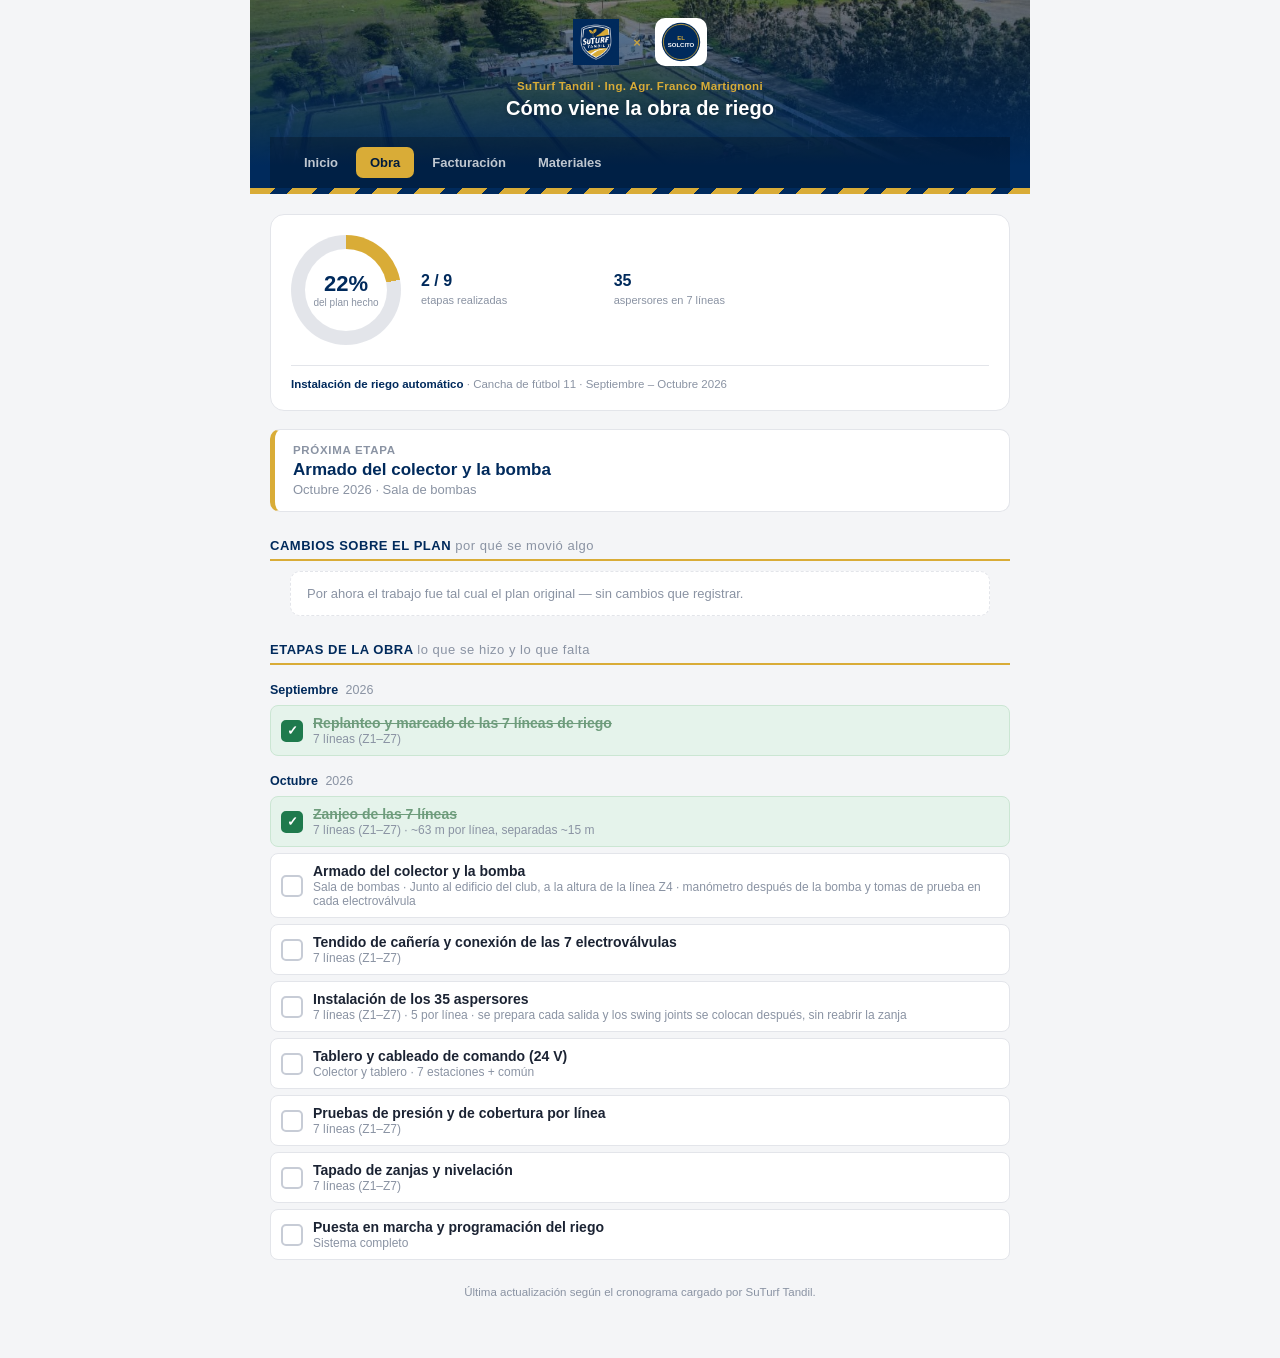
==== cronograma.html @ c9d6cca5 "Add files via upload" ====
<!DOCTYPE html>
<html lang="es">
<head>
<meta charset="UTF-8">
<meta name="viewport" content="width=device-width, initial-scale=1.0">
<title>Cronograma — Portal SuTurf</title>
<link rel="stylesheet" href="css/style.css">
</head>
<body>
<div class="wrap">
  <header class="site hero-bg alt">
    <div class="brand-row">
      <img src="assets/logo-suturf.png" alt="SuTurf Tandil">
      <span class="x">×</span>
      <div class="logo-chip"><img src="assets/logo-solcito.svg" alt="Club El Solcito"></div>
    </div>
    <div class="header-titles">
      <div class="eyebrow">SuTurf Tandil · Ing. Agr. Franco Martignoni</div>
      <h1>Cómo viene la obra de riego</h1>
    </div>
    <nav class="site">
      <a href="index.html">Inicio</a>
      <a href="cronograma.html" class="active">Obra</a>
      <a href="facturas.html">Facturación</a>
      <a href="insumos.html">Materiales</a>
    </nav>
  </header>
  <div class="club-stripe"></div>

  <div class="hero-progress" id="hero"></div>

  <div id="next-banner"></div>

  <div class="section-title">Cambios sobre el plan <span>por qué se movió algo</span></div>
  <div id="cambios-list" class="timeline"></div>

  <div class="section-title">Etapas de la obra <span>lo que se hizo y lo que falta</span></div>
  <div id="lista"></div>

  <div class="footer-note">Última actualización según el cronograma cargado por SuTurf Tandil.</div>
</div>

<script src="js/app.js"></script>
<script>
(async function () {
  const plan = await cargarJSON("data/plan.json");
  const meta = plan.meta || { cuotaFija: 0, mesesTranscurridos: 1 };
  const tareas = plan.tareas || [];
  const cambios = plan.cambios || [];

  // ---- Hero de progreso ----
  const totalInterv = tareas.reduce((s, t) => s + Number(t.intervenciones || 0), 0);
  const hechasInterv = tareas.filter(t => t.estado === "realizado").reduce((s, t) => s + Number(t.intervenciones || 0), 0);
  const pct = totalInterv ? Math.round((hechasInterv / totalInterv) * 100) : 0;

  const totalPlan = tareas.reduce((s, t) => s + Number(t.valor || 0), 0);
  const totalRealizado = tareas.filter(t => t.estado === "realizado").reduce((s, t) => s + Number(t.valor || 0), 0);
  const cuotaEsperada = (meta.cuotaFija || 0) * (meta.mesesTranscurridos || 0);
  const diferencia = totalRealizado - cuotaEsperada;

  document.getElementById("hero").innerHTML = `
    <div class="progress-ring" style="--pct:${pct}">
      <div class="progress-ring-inner">
        <span>${pct}%</span>
        <small>del plan hecho</small>
      </div>
    </div>
    <div class="hero-stats">
      <div class="hero-stat">
        <strong>${hechasInterv} / ${totalInterv}</strong>
        <span>etapas realizadas</span>
      </div>
      <div class="hero-stat">
        <strong>35</strong>
        <span>aspersores en 7 líneas</span>
      </div>
      ${totalPlan > 0 ? `<div class="hero-stat ${diferencia >= 0 ? "pos" : "neg"}">
        <strong>${diferencia >= 0 ? "+" : ""}${fmt(diferencia)}</strong>
        <span>trabajo hecho vs. cuota cobrada</span>
      </div>` : ""}
    </div>
    <div class="hero-footline"><strong style="color:#002A5C;">Instalación de riego automático</strong> · Cancha de fútbol 11 · ${meta.periodo || ""}${totalPlan > 0 ? ` · Cuota fija: ${fmt(meta.cuotaFija)}/mes · Plan: ${fmt(totalPlan)} · Realizado: ${fmt(totalRealizado)}` : ""}</div>
  `;

  // ---- Próxima tarea ----
  const proxima = tareas.find(t => t.estado !== "realizado");
  if (proxima) {
    document.getElementById("next-banner").innerHTML = `
      <div class="next-banner">
        <div class="label">Próxima etapa</div>
        <div class="tarea">${proxima.tarea}</div>
        <div class="meta">${proxima.mes} ${proxima.anio} · ${proxima.zona}${proxima.valor ? " · " + fmt(proxima.valor) : ""}</div>
      </div>`;
  }

  // ---- Cambios sobre el plan ----
  const cambiosList = document.getElementById("cambios-list");
  if (!cambios || cambios.length === 0) {
    cambiosList.innerHTML = `<div class="timeline-empty">Por ahora el trabajo fue tal cual el plan original — sin cambios que registrar.</div>`;
  } else {
    const tipoLabel = { adelanto: "Adelanto", agregado: "Tarea agregada", modificacion: "Modificación" };
    cambiosList.innerHTML = cambios.map(c => `
      <div class="timeline-item">
        <div class="timeline-dot"></div>
        <div class="timeline-body">
          <div class="timeline-top">
            <span class="timeline-tipo">${tipoLabel[c.tipo] || "Cambio"}</span>
            <span class="timeline-fecha">${c.fecha}</span>
          </div>
          <div class="timeline-titulo">${c.titulo}</div>
          <div class="timeline-detalle">${c.detalle}</div>
          ${c.impacto ? `<div class="timeline-impacto">Impacto: ${fmt(c.impacto)}</div>` : ""}
        </div>
      </div>`).join("");
  }

  // ---- Detalle mes a mes ----
  if (tareas.length === 0) {
    document.getElementById("lista").innerHTML = `<div class="timeline-empty" style="margin:0 20px;">Todavía no hay tareas cargadas. Se cargan desde el panel de administración.</div>`;
  } else {
    const grupos = [];
    tareas.forEach(t => {
      const key = t.mes + "-" + t.anio;
      let g = grupos.find(x => x.key === key);
      if (!g) { g = { key, mes: t.mes, anio: t.anio, items: [] }; grupos.push(g); }
      g.items.push(t);
    });

    document.getElementById("lista").innerHTML = grupos.map(g => `
      <div class="mini-section-title">${g.mes} <span>${g.anio}</span></div>
      <div class="list">
        ${g.items.map(t => `
          <div class="item ${t.estado === "realizado" ? "done" : ""}">
            <div class="check">${t.estado === "realizado" ? "✓" : ""}</div>
            <div class="item-body">
              <div class="tarea">${t.tarea}</div>
              <div class="meta">${t.zona}${t.notas ? " · " + t.notas : ""}</div>
            </div>
            ${t.valor ? `<div class="valor">${fmt(t.valor)}</div>` : ""}
          </div>`).join("")}
      </div>`).join("");
  }
})();
</script>
</body>
</html>
---- css/style.css ----
:root {
  --navy: #002A5C;       /* SuTurf */
  --navy-deep: #001C3D;
  --gold: #D9AC37;       /* SuTurf */
  --club: #D9AC37;  /* provisorio: dorado SuTurf hasta definir colores del club */
  --club-2: #002A5C;
  --paper: #F4F5F7;
  --ink: #1B2333;
  --line: #E3E5EA;
  --muted: #8A93A3;
  --verde-ok: #1F7A4D;
  --verde-ok-bg: #E5F3EB;
  --rojo-alerta: #B23A2E;
  --rojo-alerta-bg: #FAE6E3;
  --amber: #8A6416;
  --amber-bg: #FBF0D6;
}

* { box-sizing: border-box; }

body {
  margin: 0;
  font-family: -apple-system, BlinkMacSystemFont, "Segoe UI", sans-serif;
  background: var(--paper);
  color: var(--ink);
}

a { color: inherit; }

.wrap {
  max-width: 780px;
  margin: 0 auto;
  padding: 0 0 60px;
}

/* ---------- Header ---------- */

header.site {
  background: var(--navy);
  background-image: linear-gradient(160deg, var(--navy) 55%, var(--navy-deep) 100%);
  color: white;
  padding: 18px 20px 0;
}

header.site.hero-bg {
  background-image:
    linear-gradient(180deg, rgba(0,20,45,0.45) 0%, var(--navy) 88%),
    url('../assets/hero-solcito.jpg');
  background-size: cover;
  background-position: center 35%;
}

header.site.hero-bg.alt {
  background-image:
    linear-gradient(180deg, rgba(0,20,45,0.45) 0%, var(--navy) 88%),
    url('../assets/hero-solcito-2.jpg');
  background-position: center 55%;
}

.brand-row {
  display: flex;
  align-items: center;
  justify-content: center;
  gap: 14px;
  padding-bottom: 14px;
}

.brand-row img {
  height: 46px;
  width: auto;
  display: block;
}

.logo-chip {
  background: white;
  border-radius: 10px;
  padding: 4px 6px;
  display: flex;
  align-items: center;
  justify-content: center;
}

.logo-chip img {
  height: 40px;
}

.brand-row .x {
  font-size: 13px;
  color: var(--gold);
  font-weight: 700;
  opacity: 0.85;
}

.header-titles {
  text-align: center;
  padding-bottom: 16px;
}

.eyebrow {
  font-size: 11.5px;
  letter-spacing: 0.03em;
  color: var(--gold);
  margin-bottom: 4px;
  font-weight: 600;
}

header.site h1 {
  font-size: 20px;
  margin: 0;
  font-weight: 800;
  font-stretch: condensed;
  line-height: 1.25;
  text-shadow: 0 1px 6px rgba(0,0,0,0.35);
}

.club-stripe {
  height: 6px;
  background: repeating-linear-gradient(
    135deg,
    var(--club) 0px, var(--club) 18px,
    var(--club-2) 18px, var(--club-2) 30px
  );
}

nav.site {
  display: flex;
  gap: 4px;
  padding: 10px 20px;
  background: rgba(0,0,0,0.25);
}

nav.site a {
  text-decoration: none;
  font-size: 13px;
  font-weight: 600;
  padding: 8px 14px;
  border-radius: 7px;
  color: rgba(255,255,255,0.75);
}

nav.site a.active {
  background: var(--gold);
  color: var(--navy-deep);
}

/* ---------- Next task banner ---------- */

.next-banner {
  margin: 18px 20px 0;
  background: white;
  border: 1px solid var(--line);
  border-left: 5px solid var(--club);
  border-radius: 10px;
  padding: 14px 18px;
}

.next-banner .label {
  font-size: 11.5px;
  text-transform: uppercase;
  letter-spacing: 0.06em;
  color: var(--muted);
  font-weight: 700;
  margin-bottom: 4px;
}

.next-banner .tarea {
  font-size: 17px;
  font-weight: 700;
  color: var(--navy);
}

.next-banner .meta {
  font-size: 13px;
  color: var(--muted);
  margin-top: 2px;
}

/* ---------- Summary cards ---------- */

.cards {
  display: grid;
  grid-template-columns: repeat(2, 1fr);
  gap: 10px;
  margin: 18px 20px 0;
}

@media (min-width: 560px) {
  .cards { grid-template-columns: repeat(4, 1fr); }
}

.card {
  background: white;
  border: 1px solid var(--line);
  border-radius: 10px;
  padding: 12px 14px;
}

.card.pos { border-left: 4px solid var(--verde-ok); }
.card.neg { border-left: 4px solid var(--rojo-alerta); }

.card .label {
  font-size: 11.5px;
  color: var(--muted);
  margin-bottom: 4px;
}

.card .value {
  font-size: 18px;
  font-weight: 800;
  color: var(--navy);
}

.card .sub {
  font-size: 11px;
  color: var(--muted);
  margin-top: 4px;
}

/* ---------- Section list ---------- */

.section-title {
  margin: 26px 20px 10px;
  font-size: 13px;
  font-weight: 800;
  color: var(--navy);
  text-transform: uppercase;
  letter-spacing: 0.04em;
  border-bottom: 2px solid var(--club);
  padding-bottom: 6px;
}

.section-title span {
  font-weight: 400;
  color: var(--muted);
  text-transform: none;
}

.list {
  margin: 0 20px;
  display: flex;
  flex-direction: column;
  gap: 6px;
}

.item {
  display: flex;
  align-items: center;
  gap: 10px;
  background: white;
  border: 1px solid var(--line);
  border-radius: 8px;
  padding: 9px 10px;
}

.item.done {
  background: var(--verde-ok-bg);
  border-color: #CBE6D3;
}

.item.done .tarea { text-decoration: line-through; color: #6E9C7C; }

.check {
  width: 22px;
  height: 22px;
  min-width: 22px;
  border-radius: 5px;
  border: 2px solid #C7CCD6;
  background: white;
  color: white;
  font-size: 13px;
  font-weight: 700;
  display: flex;
  align-items: center;
  justify-content: center;
}

.item.done .check {
  background: var(--verde-ok);
  border-color: var(--verde-ok);
}

.item-body { flex: 1; min-width: 0; }
.item .tarea { font-size: 14px; font-weight: 600; }
.item .meta { font-size: 12px; color: var(--muted); margin-top: 1px; }
.item .valor { font-size: 13px; font-weight: 700; white-space: nowrap; color: var(--navy); }

/* ---------- Facturas table ---------- */

table.facturas {
  width: calc(100% - 40px);
  margin: 0 20px;
  border-collapse: collapse;
  background: white;
  border: 1px solid var(--line);
  border-radius: 10px;
  overflow: hidden;
  font-size: 13px;
}

table.facturas th {
  text-align: left;
  background: var(--navy);
  color: white;
  padding: 9px 10px;
  font-size: 11px;
  text-transform: uppercase;
  letter-spacing: 0.03em;
}

table.facturas td {
  padding: 9px 10px;
  border-top: 1px solid var(--line);
}

.estado-pill {
  display: inline-block;
  font-size: 11px;
  font-weight: 700;
  padding: 3px 9px;
  border-radius: 20px;
}

.estado-pagada { background: var(--verde-ok-bg); color: var(--verde-ok); }
.estado-pendiente { background: var(--rojo-alerta-bg); color: var(--rojo-alerta); }
.estado-parcial { background: var(--amber-bg); color: var(--amber); }

.pdf-link {
  display: inline-flex;
  align-items: center;
  gap: 5px;
  font-size: 12px;
  font-weight: 700;
  color: var(--navy);
  text-decoration: none;
  padding: 4px 9px;
  border: 1px solid var(--line);
  border-radius: 6px;
  white-space: nowrap;
}

.pdf-link:hover { border-color: var(--club); }

.pdf-none { color: var(--muted); font-size: 12px; }

/* ---------- Footer / misc ---------- */

.footer-note {
  text-align: center;
  font-size: 11.5px;
  color: var(--muted);
  margin: 26px 20px 0;
}

.footer-note code {
  background: #EDEFF3;
  padding: 1px 5px;
  border-radius: 4px;
}

.home-cards {
  display: flex;
  flex-direction: column;
  gap: 12px;
  margin: 22px 20px 0;
}

.home-card {
  display: block;
  text-decoration: none;
  background: white;
  border: 1px solid var(--line);
  border-top: 4px solid var(--club);
  border-radius: 12px;
  padding: 18px;
}

.home-card h2 {
  margin: 0 0 4px;
  font-size: 17px;
  color: var(--navy);
}

.home-card p {
  margin: 0;
  font-size: 13px;
  color: var(--muted);
}

/* ---------- Admin panel ---------- */

.admin-card {
  background: white;
  border: 1px solid var(--line);
  border-radius: 10px;
  padding: 16px 18px;
  margin: 16px 20px 0;
}

.admin-card h2 {
  font-size: 14px;
  color: var(--navy);
  margin: 0 0 8px;
}

.admin-hint {
  font-size: 12.5px;
  color: var(--muted);
  margin: 0 0 10px;
}

.admin-row {
  display: flex;
  gap: 8px;
  margin-bottom: 8px;
}

.admin-card input, .admin-card select {
  border: 1px solid var(--line);
  border-radius: 6px;
  padding: 8px 10px;
  font-size: 13px;
  flex: 1;
  min-width: 0;
  width: 100%;
  margin-bottom: 8px;
}

.admin-row input, .admin-row select { margin-bottom: 0; }

.admin-status {
  font-size: 12.5px;
  padding: 6px 0;
}

.admin-status.ok { color: var(--verde-ok); }
.admin-status.warn { color: var(--rojo-alerta); }

.admin-error {
  color: var(--rojo-alerta);
  font-size: 13px;
  padding: 10px 0;
}

.btn-primary {
  background: var(--navy);
  color: white;
  border: none;
  border-radius: 6px;
  padding: 9px 16px;
  font-size: 13px;
  font-weight: 600;
  cursor: pointer;
  white-space: nowrap;
}

.btn-ghost {
  background: none;
  border: 1px solid var(--line);
  border-radius: 6px;
  padding: 9px 14px;
  font-size: 13px;
  color: var(--muted);
  cursor: pointer;
  white-space: nowrap;
}

.admin-tabs {
  display: flex;
  gap: 6px;
  margin: 20px 20px 0;
}

.admin-tab {
  background: white;
  border: 1px solid var(--line);
  border-radius: 8px;
  padding: 9px 16px;
  font-size: 13px;
  font-weight: 600;
  color: var(--muted);
  cursor: pointer;
}

.admin-tab.active {
  background: var(--navy);
  color: white;
  border-color: var(--navy);
}

.admin-list {
  margin: 10px 20px 0;
  display: flex;
  flex-direction: column;
  gap: 6px;
}

.admin-item {
  display: flex;
  align-items: center;
  gap: 10px;
  background: white;
  border: 1px solid var(--line);
  border-radius: 8px;
  padding: 9px 10px;
}

.admin-item .check {
  width: 26px;
  height: 26px;
  min-width: 26px;
  border-radius: 6px;
  border: 2px solid #C7CCD6;
  background: white;
  color: white;
  font-weight: 700;
  cursor: pointer;
}

.admin-item .check.done {
  background: var(--verde-ok);
  border-color: var(--verde-ok);
}

.admin-item-body { flex: 1; min-width: 0; }
.admin-item-title { font-size: 13.5px; font-weight: 600; }
.admin-item-meta { font-size: 12px; color: var(--muted); }
.btn-del { font-size: 12px; padding: 6px 10px; }

/* ---------- Hero de progreso ---------- */

.hero-progress {
  margin: 20px 20px 0;
  background: white;
  border: 1px solid var(--line);
  border-radius: 14px;
  padding: 20px;
  display: flex;
  flex-wrap: wrap;
  align-items: center;
  gap: 20px;
}

.progress-ring {
  width: 110px;
  height: 110px;
  min-width: 110px;
  border-radius: 50%;
  background: conic-gradient(var(--club) calc(var(--pct) * 1%), var(--line) 0);
  display: flex;
  align-items: center;
  justify-content: center;
}

.progress-ring-inner {
  width: 82px;
  height: 82px;
  border-radius: 50%;
  background: white;
  display: flex;
  flex-direction: column;
  align-items: center;
  justify-content: center;
}

.progress-ring-inner span {
  font-size: 22px;
  font-weight: 800;
  color: var(--navy);
  line-height: 1.1;
}

.progress-ring-inner small {
  font-size: 10px;
  color: var(--muted);
  text-align: center;
}

.hero-stats {
  flex: 1;
  min-width: 200px;
  display: grid;
  grid-template-columns: repeat(3, 1fr);
  gap: 10px;
}

.hero-stat strong {
  display: block;
  font-size: 16px;
  font-weight: 800;
  color: var(--navy);
}

.hero-stat.pos strong { color: var(--verde-ok); }
.hero-stat.neg strong { color: var(--rojo-alerta); }

.hero-stat span {
  font-size: 11px;
  color: var(--muted);
}

.hero-footline {
  flex-basis: 100%;
  font-size: 11.5px;
  color: var(--muted);
  border-top: 1px solid var(--line);
  padding-top: 12px;
}

@media (max-width: 480px) {
  .hero-progress { flex-direction: column; text-align: center; }
  .hero-stats { grid-template-columns: 1fr; gap: 12px; }
}

/* ---------- Timeline de cambios ---------- */

.timeline {
  margin: 0 20px;
  display: flex;
  flex-direction: column;
  gap: 0;
}

.timeline-empty {
  margin: 0 20px;
  font-size: 13px;
  color: var(--muted);
  background: white;
  border: 1px dashed var(--line);
  border-radius: 10px;
  padding: 14px 16px;
}

.timeline-item {
  display: flex;
  gap: 12px;
  padding: 4px 0 18px;
  position: relative;
}

.timeline-item:not(:last-child)::before {
  content: "";
  position: absolute;
  left: 5px;
  top: 16px;
  bottom: 0;
  width: 2px;
  background: var(--line);
}

.timeline-dot {
  width: 12px;
  height: 12px;
  min-width: 12px;
  border-radius: 50%;
  background: var(--club);
  margin-top: 4px;
}

.timeline-body {
  background: white;
  border: 1px solid var(--line);
  border-radius: 10px;
  padding: 12px 14px;
  flex: 1;
}

.timeline-top {
  display: flex;
  justify-content: space-between;
  align-items: center;
  margin-bottom: 4px;
}

.timeline-tipo {
  font-size: 10.5px;
  font-weight: 700;
  text-transform: uppercase;
  letter-spacing: 0.03em;
  color: var(--navy);
  background: #EAF0F8;
  padding: 2px 8px;
  border-radius: 20px;
}

.timeline-fecha {
  font-size: 11.5px;
  color: var(--muted);
}

.timeline-titulo {
  font-size: 14.5px;
  font-weight: 700;
  color: var(--ink);
  margin-bottom: 4px;
}

.timeline-detalle {
  font-size: 13px;
  color: var(--muted);
  line-height: 1.45;
}

.timeline-impacto {
  margin-top: 8px;
  font-size: 12.5px;
  font-weight: 700;
  color: var(--navy);
}

.mini-section-title {
  font-size: 12.5px;
  font-weight: 700;
  color: var(--navy);
  margin: 18px 20px 8px;
}

.mini-section-title span {
  font-weight: 400;
  color: var(--muted);
  margin-left: 4px;
}
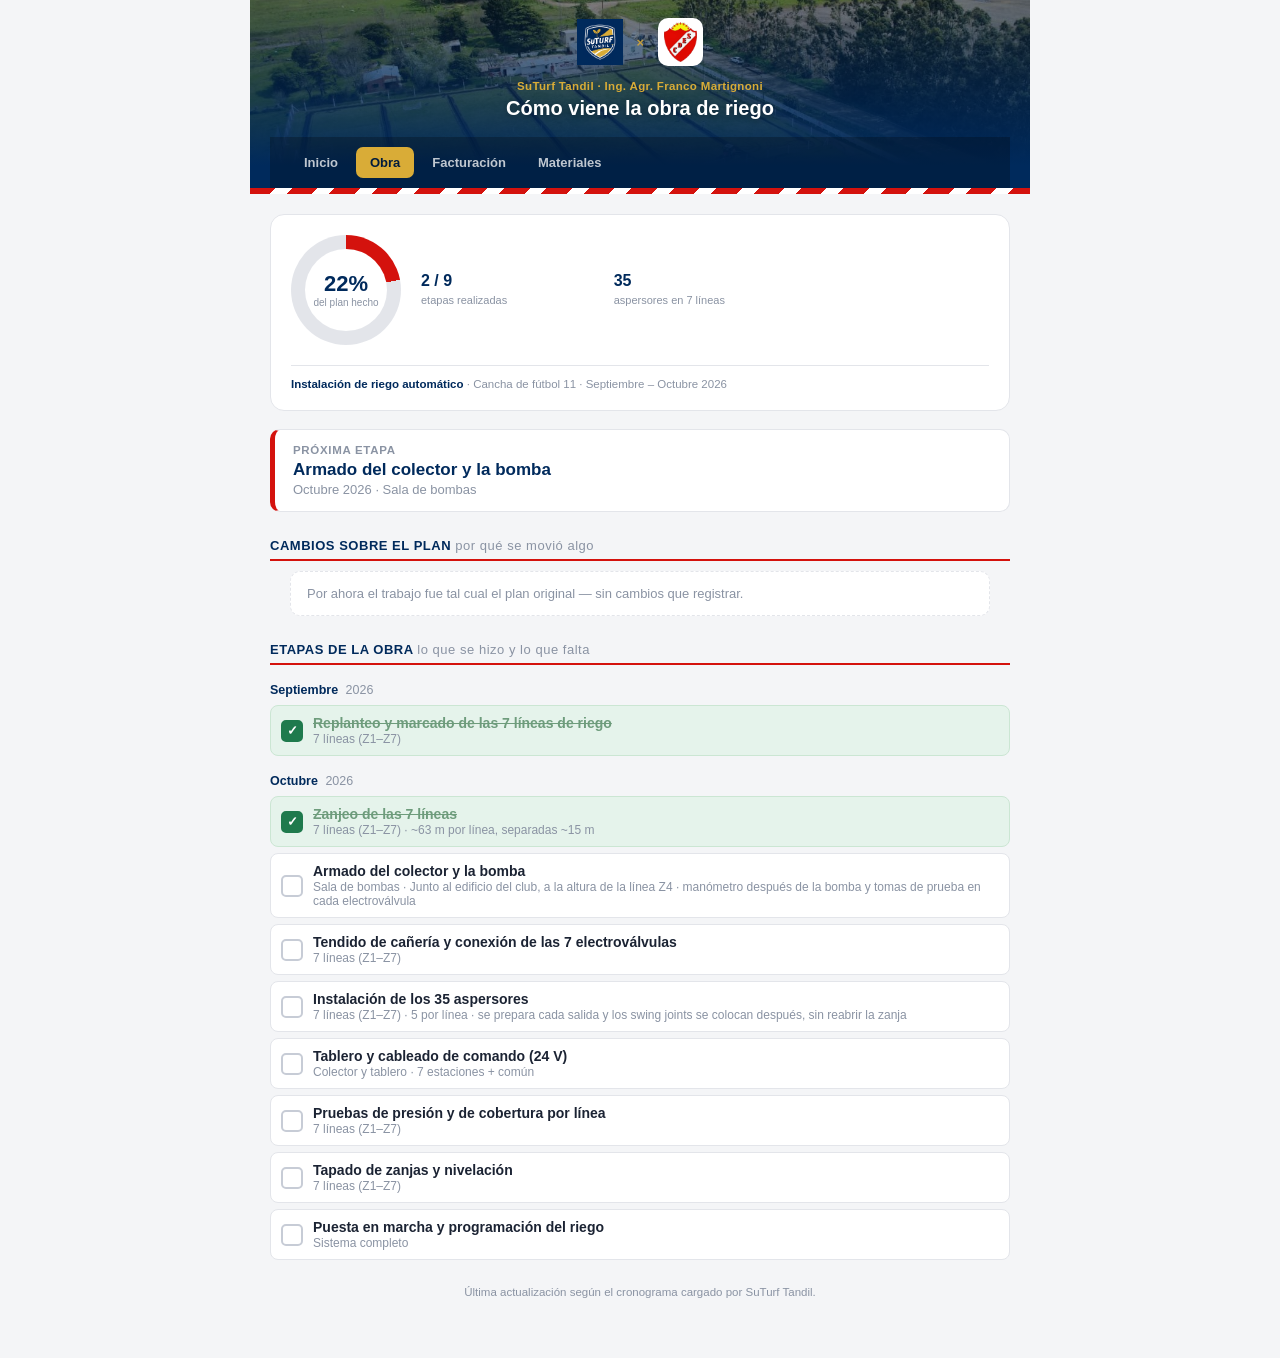
==== commit 69187558: "Add files via upload" ====
--- a/cronograma.html
+++ b/cronograma.html
@@ -12,7 +12,7 @@
     <div class="brand-row">
       <img src="assets/logo-suturf.png" alt="SuTurf Tandil">
       <span class="x">×</span>
-      <div class="logo-chip"><img src="assets/logo-solcito.svg" alt="Club El Solcito"></div>
+      <div class="logo-chip"><img src="assets/logo-solcito.png" alt="Club El Solcito"></div>
     </div>
     <div class="header-titles">
       <div class="eyebrow">SuTurf Tandil · Ing. Agr. Franco Martignoni</div>
--- a/css/style.css
+++ b/css/style.css
@@ -2,8 +2,8 @@
   --navy: #002A5C;       /* SuTurf */
   --navy-deep: #001C3D;
   --gold: #D9AC37;       /* SuTurf */
-  --club: #D9AC37;  /* provisorio: dorado SuTurf hasta definir colores del club */
-  --club-2: #002A5C;
+  --club: #D4120D;  /* rojo del escudo del club */
+  --club-2: #FFFFFF;
   --paper: #F4F5F7;
   --ink: #1B2333;
   --line: #E3E5EA;
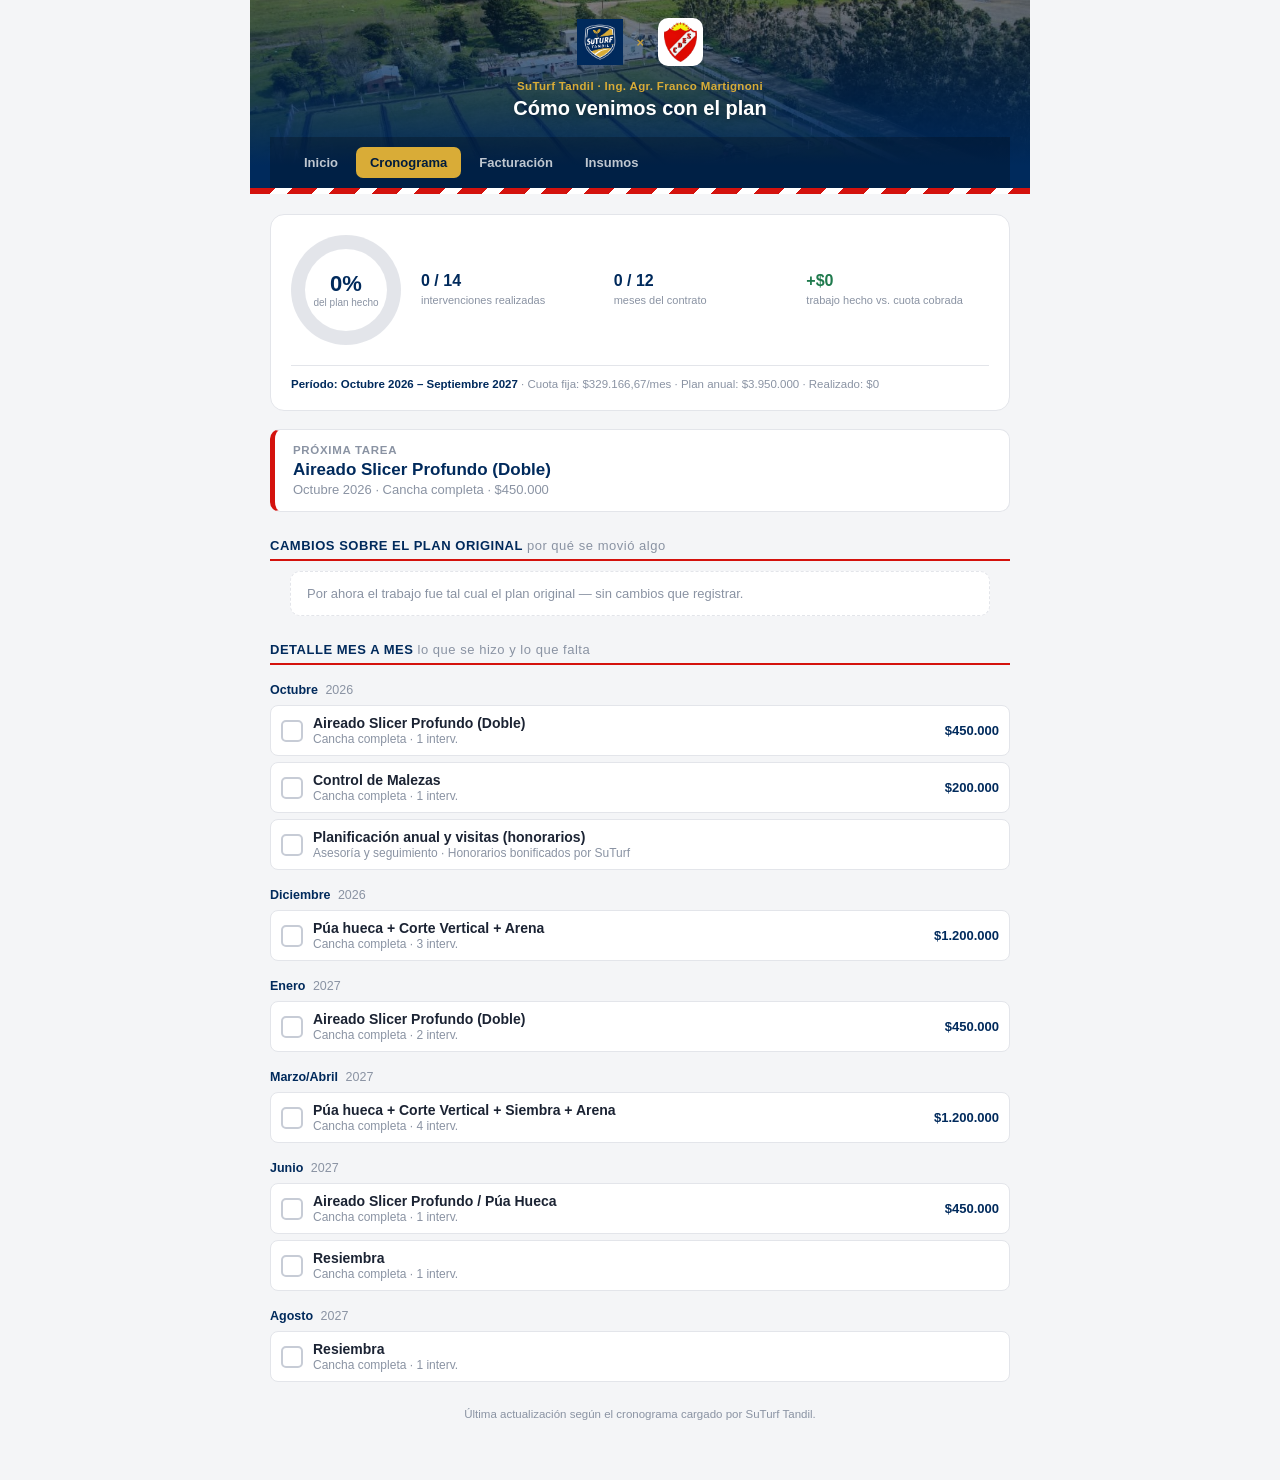
==== commit 6f500b98: "Add files via upload" ====
--- a/cronograma.html
+++ b/cronograma.html
@@ -16,13 +16,13 @@
     </div>
     <div class="header-titles">
       <div class="eyebrow">SuTurf Tandil · Ing. Agr. Franco Martignoni</div>
-      <h1>Cómo viene la obra de riego</h1>
+      <h1>Cómo venimos con el plan</h1>
     </div>
     <nav class="site">
       <a href="index.html">Inicio</a>
-      <a href="cronograma.html" class="active">Obra</a>
+      <a href="cronograma.html" class="active">Cronograma</a>
       <a href="facturas.html">Facturación</a>
-      <a href="insumos.html">Materiales</a>
+      <a href="insumos.html">Insumos</a>
     </nav>
   </header>
   <div class="club-stripe"></div>
@@ -31,10 +31,10 @@
 
   <div id="next-banner"></div>
 
-  <div class="section-title">Cambios sobre el plan <span>por qué se movió algo</span></div>
+  <div class="section-title">Cambios sobre el plan original <span>por qué se movió algo</span></div>
   <div id="cambios-list" class="timeline"></div>
 
-  <div class="section-title">Etapas de la obra <span>lo que se hizo y lo que falta</span></div>
+  <div class="section-title">Detalle mes a mes <span>lo que se hizo y lo que falta</span></div>
   <div id="lista"></div>
 
   <div class="footer-note">Última actualización según el cronograma cargado por SuTurf Tandil.</div>
@@ -68,18 +68,18 @@
     <div class="hero-stats">
       <div class="hero-stat">
         <strong>${hechasInterv} / ${totalInterv}</strong>
-        <span>etapas realizadas</span>
+        <span>intervenciones realizadas</span>
       </div>
       <div class="hero-stat">
-        <strong>35</strong>
-        <span>aspersores en 7 líneas</span>
+        <strong>${meta.mesesTranscurridos || 0} / 12</strong>
+        <span>meses del contrato</span>
       </div>
-      ${totalPlan > 0 ? `<div class="hero-stat ${diferencia >= 0 ? "pos" : "neg"}">
+      <div class="hero-stat ${diferencia >= 0 ? "pos" : "neg"}">
         <strong>${diferencia >= 0 ? "+" : ""}${fmt(diferencia)}</strong>
         <span>trabajo hecho vs. cuota cobrada</span>
-      </div>` : ""}
+      </div>
     </div>
-    <div class="hero-footline"><strong style="color:#002A5C;">Instalación de riego automático</strong> · Cancha de fútbol 11 · ${meta.periodo || ""}${totalPlan > 0 ? ` · Cuota fija: ${fmt(meta.cuotaFija)}/mes · Plan: ${fmt(totalPlan)} · Realizado: ${fmt(totalRealizado)}` : ""}</div>
+    <div class="hero-footline"><strong style="color:#002A5C;">Período: ${meta.periodo || "a definir"}</strong> · Cuota fija: ${fmt(meta.cuotaFija)}/mes · Plan anual: ${fmt(totalPlan)} · Realizado: ${fmt(totalRealizado)}</div>
   `;
 
   // ---- Próxima tarea ----
@@ -87,7 +87,7 @@
   if (proxima) {
     document.getElementById("next-banner").innerHTML = `
       <div class="next-banner">
-        <div class="label">Próxima etapa</div>
+        <div class="label">Próxima tarea</div>
         <div class="tarea">${proxima.tarea}</div>
         <div class="meta">${proxima.mes} ${proxima.anio} · ${proxima.zona}${proxima.valor ? " · " + fmt(proxima.valor) : ""}</div>
       </div>`;
@@ -134,7 +134,7 @@
             <div class="check">${t.estado === "realizado" ? "✓" : ""}</div>
             <div class="item-body">
               <div class="tarea">${t.tarea}</div>
-              <div class="meta">${t.zona}${t.notas ? " · " + t.notas : ""}</div>
+              <div class="meta">${t.zona}${t.intervenciones ? " · " + t.intervenciones + " interv." : ""}${t.notas ? " · " + t.notas : ""}</div>
             </div>
             ${t.valor ? `<div class="valor">${fmt(t.valor)}</div>` : ""}
           </div>`).join("")}
